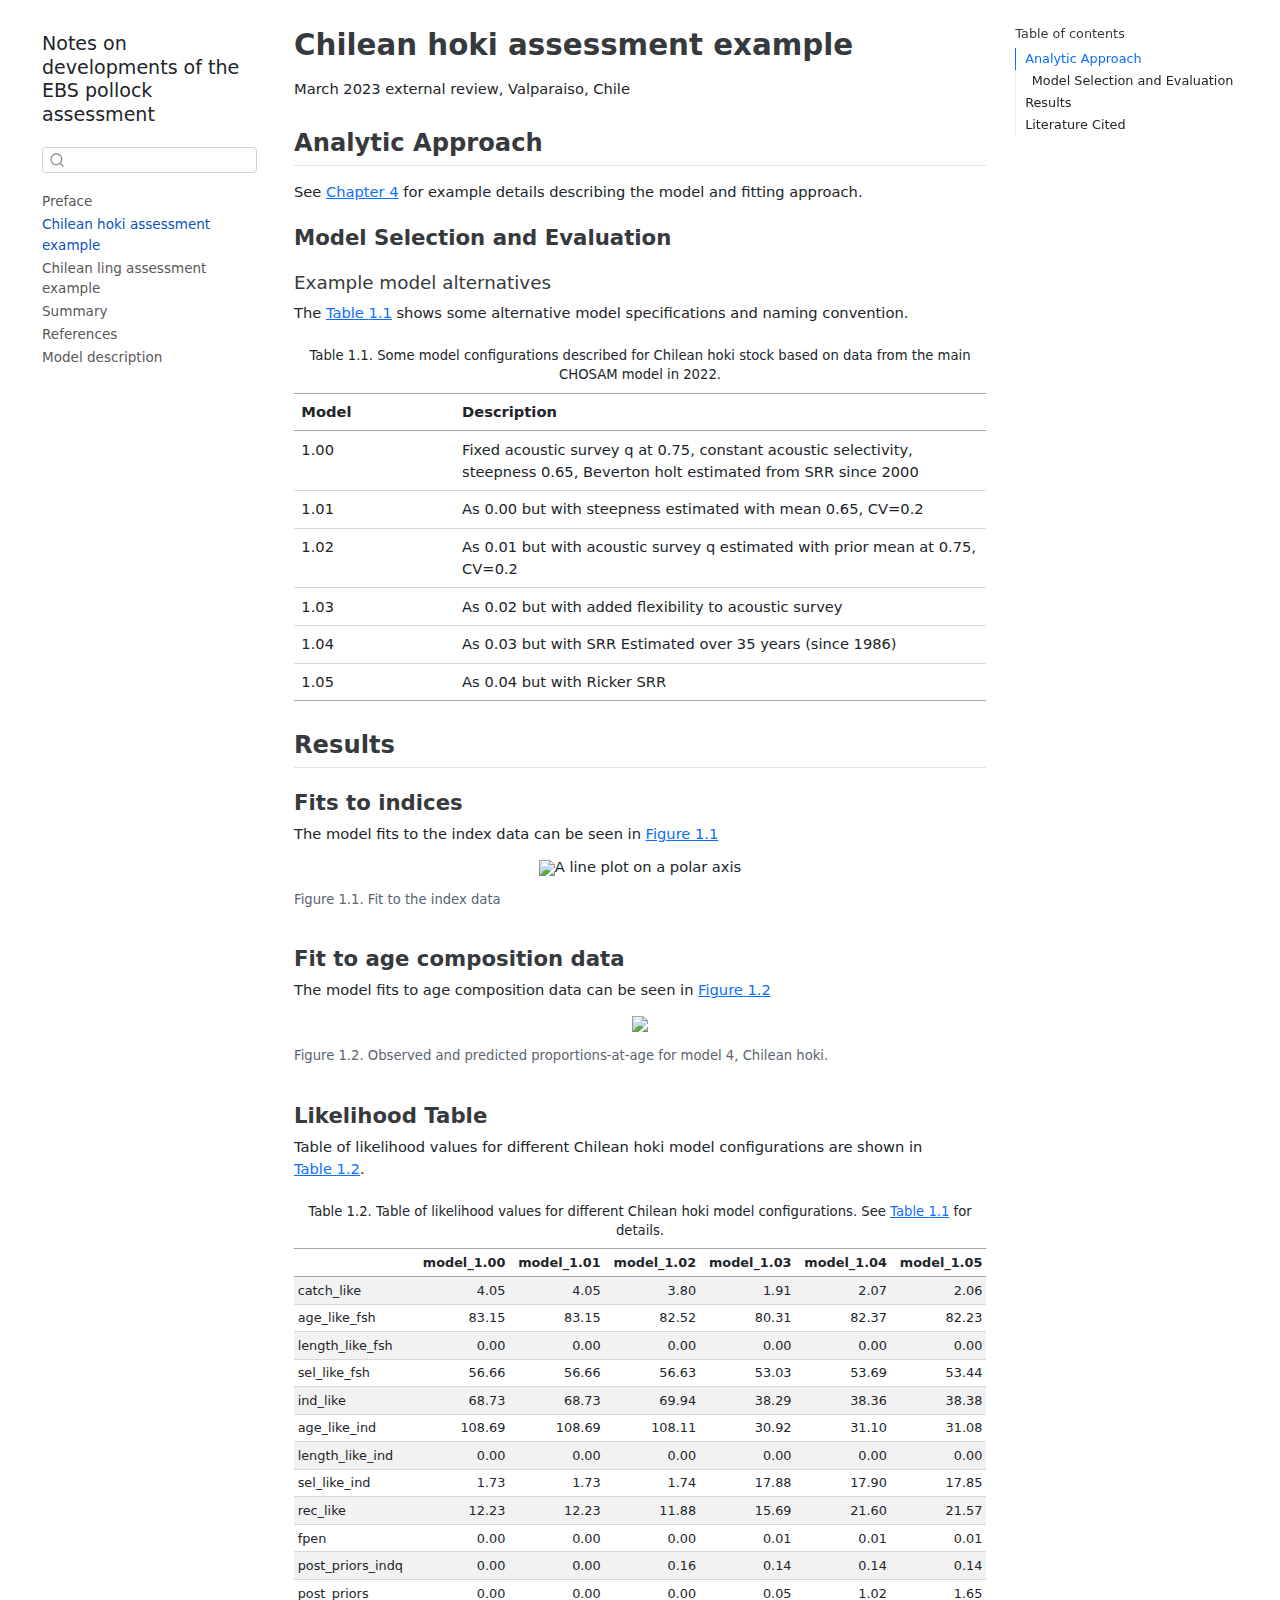
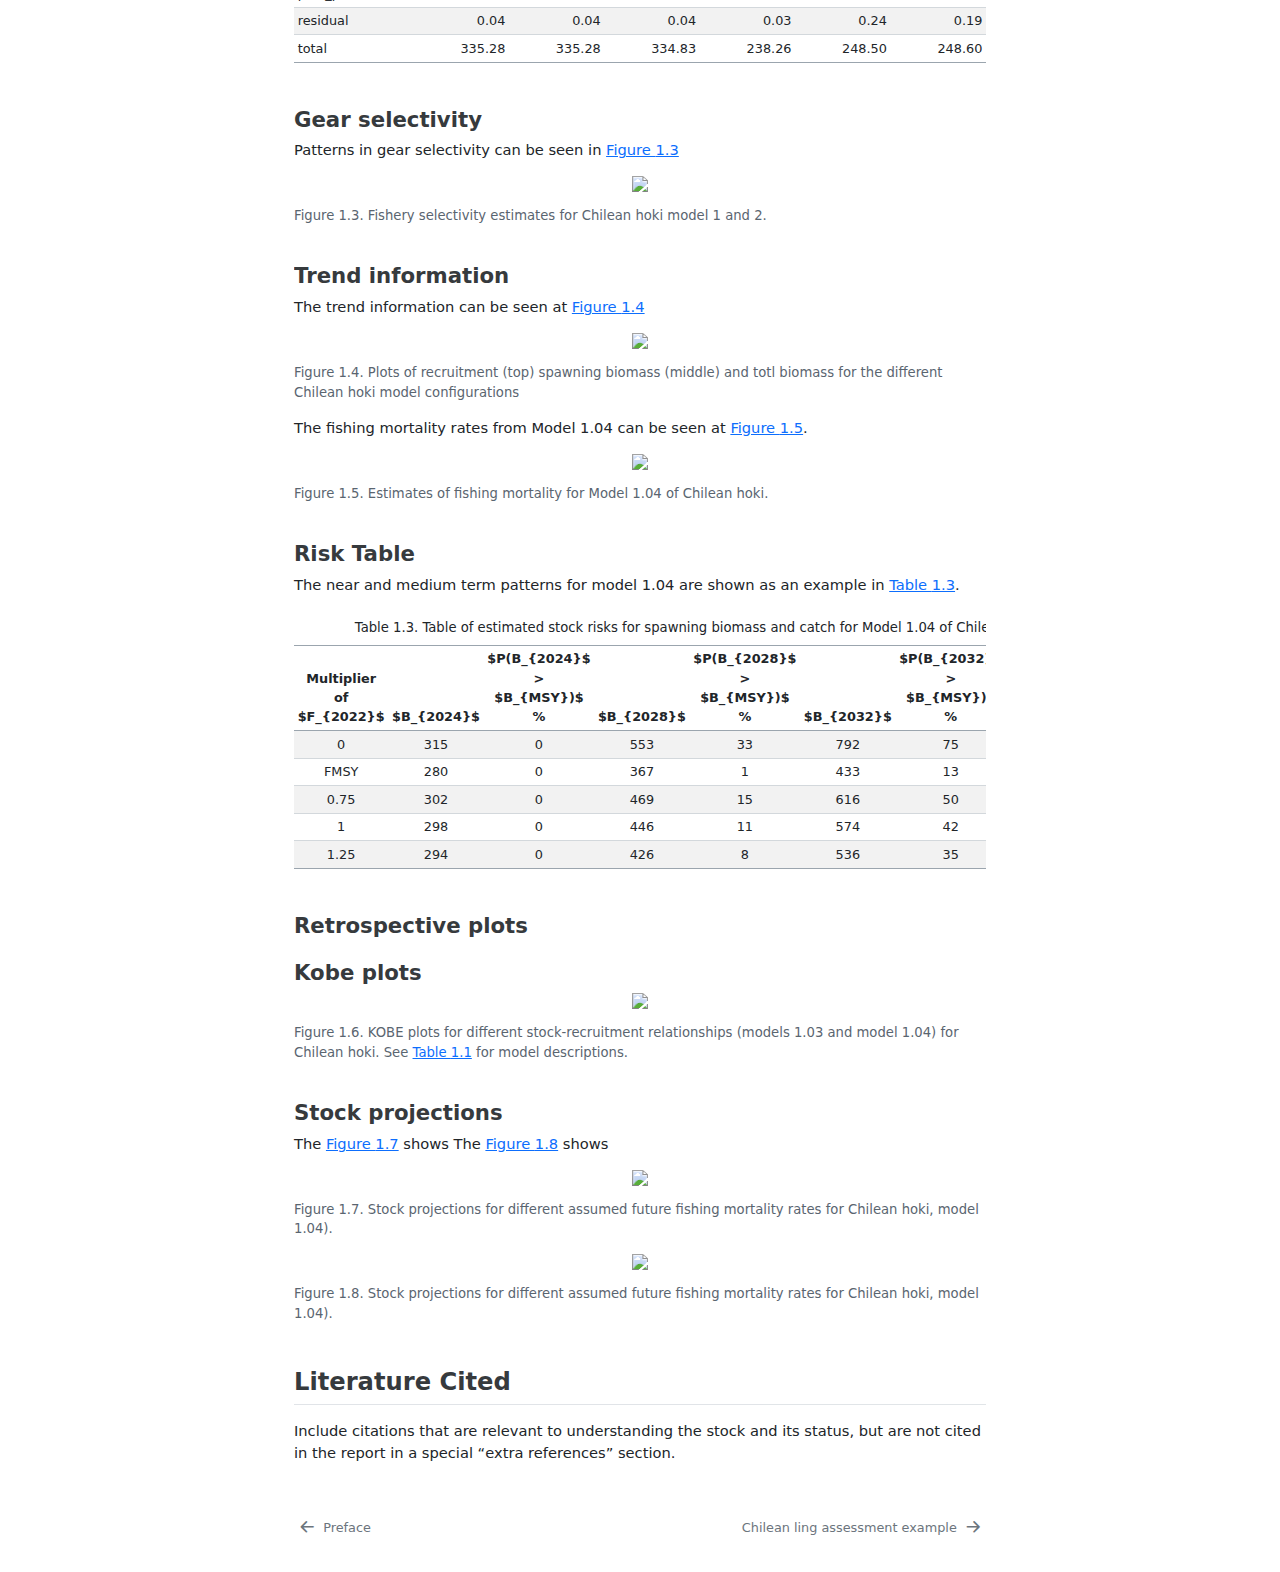
==== chokiling_doc/_book/hoki.html @ db400a87 "Updated doc" ====
<!DOCTYPE html>
<html xmlns="http://www.w3.org/1999/xhtml" lang="en" xml:lang="en"><head>

<meta charset="utf-8">
<meta name="generator" content="quarto-1.3.330">

<meta name="viewport" content="width=device-width, initial-scale=1.0, user-scalable=yes">


<title>Notes on developments of the EBS pollock assessment - Chilean hoki assessment example</title>
<style>
code{white-space: pre-wrap;}
span.smallcaps{font-variant: small-caps;}
div.columns{display: flex; gap: min(4vw, 1.5em);}
div.column{flex: auto; overflow-x: auto;}
div.hanging-indent{margin-left: 1.5em; text-indent: -1.5em;}
ul.task-list{list-style: none;}
ul.task-list li input[type="checkbox"] {
  width: 0.8em;
  margin: 0 0.8em 0.2em -1em; /* quarto-specific, see https://github.com/quarto-dev/quarto-cli/issues/4556 */ 
  vertical-align: middle;
}
</style>


<script src="site_libs/quarto-nav/quarto-nav.js"></script>
<script src="site_libs/quarto-nav/headroom.min.js"></script>
<script src="site_libs/clipboard/clipboard.min.js"></script>
<script src="site_libs/quarto-search/autocomplete.umd.js"></script>
<script src="site_libs/quarto-search/fuse.min.js"></script>
<script src="site_libs/quarto-search/quarto-search.js"></script>
<meta name="quarto:offset" content="./">
<link href="./ling.html" rel="next">
<link href="./index.html" rel="prev">
<script src="site_libs/quarto-html/quarto.js"></script>
<script src="site_libs/quarto-html/popper.min.js"></script>
<script src="site_libs/quarto-html/tippy.umd.min.js"></script>
<script src="site_libs/quarto-html/anchor.min.js"></script>
<link href="site_libs/quarto-html/tippy.css" rel="stylesheet">
<link href="site_libs/quarto-html/quarto-syntax-highlighting.css" rel="stylesheet" id="quarto-text-highlighting-styles">
<script src="site_libs/bootstrap/bootstrap.min.js"></script>
<link href="site_libs/bootstrap/bootstrap-icons.css" rel="stylesheet">
<link href="site_libs/bootstrap/bootstrap.min.css" rel="stylesheet" id="quarto-bootstrap" data-mode="light">
<script id="quarto-search-options" type="application/json">{
  "location": "sidebar",
  "copy-button": false,
  "collapse-after": 3,
  "panel-placement": "start",
  "type": "textbox",
  "limit": 20,
  "language": {
    "search-no-results-text": "No results",
    "search-matching-documents-text": "matching documents",
    "search-copy-link-title": "Copy link to search",
    "search-hide-matches-text": "Hide additional matches",
    "search-more-match-text": "more match in this document",
    "search-more-matches-text": "more matches in this document",
    "search-clear-button-title": "Clear",
    "search-detached-cancel-button-title": "Cancel",
    "search-submit-button-title": "Submit"
  }
}</script>

<script src="site_libs/kePrint-0.0.1/kePrint.js"></script>
<link href="site_libs/lightable-0.0.1/lightable.css" rel="stylesheet">


</head>

<body class="nav-sidebar floating">

<div id="quarto-search-results"></div>
  <header id="quarto-header" class="headroom fixed-top">
  <nav class="quarto-secondary-nav">
    <div class="container-fluid d-flex">
      <button type="button" class="quarto-btn-toggle btn" data-bs-toggle="collapse" data-bs-target="#quarto-sidebar,#quarto-sidebar-glass" aria-controls="quarto-sidebar" aria-expanded="false" aria-label="Toggle sidebar navigation" onclick="if (window.quartoToggleHeadroom) { window.quartoToggleHeadroom(); }">
        <i class="bi bi-layout-text-sidebar-reverse"></i>
      </button>
      <nav class="quarto-page-breadcrumbs" aria-label="breadcrumb"><ol class="breadcrumb"><li class="breadcrumb-item"><a href="./hoki.html"><span class="chapter-number">1</span>&nbsp; <span class="chapter-title">Chilean hoki assessment example</span></a></li></ol></nav>
      <a class="flex-grow-1" role="button" data-bs-toggle="collapse" data-bs-target="#quarto-sidebar,#quarto-sidebar-glass" aria-controls="quarto-sidebar" aria-expanded="false" aria-label="Toggle sidebar navigation" onclick="if (window.quartoToggleHeadroom) { window.quartoToggleHeadroom(); }">      
      </a>
      <button type="button" class="btn quarto-search-button" aria-label="Search" onclick="window.quartoOpenSearch();">
        <i class="bi bi-search"></i>
      </button>
    </div>
  </nav>
</header>
<!-- content -->
<div id="quarto-content" class="quarto-container page-columns page-rows-contents page-layout-article">
<!-- sidebar -->
  <nav id="quarto-sidebar" class="sidebar collapse collapse-horizontal sidebar-navigation floating overflow-auto">
    <div class="pt-lg-2 mt-2 text-left sidebar-header">
    <div class="sidebar-title mb-0 py-0">
      <a href="./">Notes on developments of the EBS pollock assessment</a> 
    </div>
      </div>
        <div class="mt-2 flex-shrink-0 align-items-center">
        <div class="sidebar-search">
        <div id="quarto-search" class="" title="Search"></div>
        </div>
        </div>
    <div class="sidebar-menu-container"> 
    <ul class="list-unstyled mt-1">
        <li class="sidebar-item">
  <div class="sidebar-item-container"> 
  <a href="./index.html" class="sidebar-item-text sidebar-link">
 <span class="menu-text">Preface</span></a>
  </div>
</li>
        <li class="sidebar-item">
  <div class="sidebar-item-container"> 
  <a href="./hoki.html" class="sidebar-item-text sidebar-link active"><span class="chapter-title">Chilean hoki assessment example</span></a>
  </div>
</li>
        <li class="sidebar-item">
  <div class="sidebar-item-container"> 
  <a href="./ling.html" class="sidebar-item-text sidebar-link"><span class="chapter-title">Chilean ling assessment example</span></a>
  </div>
</li>
        <li class="sidebar-item">
  <div class="sidebar-item-container"> 
  <a href="./summary.html" class="sidebar-item-text sidebar-link"><span class="chapter-title">Summary</span></a>
  </div>
</li>
        <li class="sidebar-item">
  <div class="sidebar-item-container"> 
  <a href="./references.html" class="sidebar-item-text sidebar-link">
 <span class="menu-text">References</span></a>
  </div>
</li>
        <li class="sidebar-item">
  <div class="sidebar-item-container"> 
  <a href="./model.html" class="sidebar-item-text sidebar-link"><span class="chapter-title">Model description</span></a>
  </div>
</li>
    </ul>
    </div>
</nav>
<div id="quarto-sidebar-glass" data-bs-toggle="collapse" data-bs-target="#quarto-sidebar,#quarto-sidebar-glass"></div>
<!-- margin-sidebar -->
    <div id="quarto-margin-sidebar" class="sidebar margin-sidebar">
        <nav id="TOC" role="doc-toc" class="toc-active">
    <h2 id="toc-title">Table of contents</h2>
   
  <ul>
  <li><a href="#analytic-approach" id="toc-analytic-approach" class="nav-link active" data-scroll-target="#analytic-approach">Analytic Approach</a>
  <ul class="collapse">
  <li><a href="#model-selection-and-evaluation" id="toc-model-selection-and-evaluation" class="nav-link" data-scroll-target="#model-selection-and-evaluation">Model Selection and Evaluation</a></li>
  </ul></li>
  <li><a href="#results" id="toc-results" class="nav-link" data-scroll-target="#results">Results</a>
  <ul class="collapse">
  <li><a href="#fits-to-indices" id="toc-fits-to-indices" class="nav-link" data-scroll-target="#fits-to-indices">Fits to indices</a></li>
  <li><a href="#fit-to-age-composition-data" id="toc-fit-to-age-composition-data" class="nav-link" data-scroll-target="#fit-to-age-composition-data">Fit to age composition data</a></li>
  <li><a href="#likelihood-table" id="toc-likelihood-table" class="nav-link" data-scroll-target="#likelihood-table">Likelihood Table</a></li>
  <li><a href="#gear-selectivity" id="toc-gear-selectivity" class="nav-link" data-scroll-target="#gear-selectivity">Gear selectivity</a></li>
  <li><a href="#trend-information" id="toc-trend-information" class="nav-link" data-scroll-target="#trend-information">Trend information</a></li>
  <li><a href="#risk-table" id="toc-risk-table" class="nav-link" data-scroll-target="#risk-table">Risk Table</a></li>
  <li><a href="#retrospective-plots" id="toc-retrospective-plots" class="nav-link" data-scroll-target="#retrospective-plots">Retrospective plots</a></li>
  <li><a href="#kobe-plots" id="toc-kobe-plots" class="nav-link" data-scroll-target="#kobe-plots">Kobe plots</a></li>
  <li><a href="#stock-projections" id="toc-stock-projections" class="nav-link" data-scroll-target="#stock-projections">Stock projections</a></li>
  </ul></li>
  <li><a href="#literature-cited" id="toc-literature-cited" class="nav-link" data-scroll-target="#literature-cited">Literature Cited</a></li>
  </ul>
</nav>
    </div>
<!-- main -->
<main class="content" id="quarto-document-content">

<header id="title-block-header" class="quarto-title-block default">
<div class="quarto-title">
<h1 class="title"><span class="chapter-title">Chilean hoki assessment example</span></h1>
</div>



<div class="quarto-title-meta">

    
  
    
  </div>
  

</header>

<p>March 2023 external review, Valparaiso, Chile</p>
<section id="analytic-approach" class="level2">
<h2 class="anchored" data-anchor-id="analytic-approach">Analytic Approach</h2>
<p>See <a href="model.html"><span>Chapter&nbsp;4</span></a> for example details describing the model and fitting approach.</p>
<section id="model-selection-and-evaluation" class="level3">
<h3 class="anchored" data-anchor-id="model-selection-and-evaluation">Model Selection and Evaluation</h3>
<section id="example-model-alternatives" class="level4">
<h4 class="anchored" data-anchor-id="example-model-alternatives">Example model alternatives</h4>
<p>The <a href="#tbl-hoki_mods">Table&nbsp;<span>1.1</span></a> shows some alternative model specifications and naming convention.</p>
<div id="tbl-hoki_mods" class="anchored">
<table class="table">
<caption>Table&nbsp;1.1. Some model configurations described for Chilean hoki stock based on data from the main CHOSAM model in 2022.</caption>
<colgroup>
<col style="width: 23%">
<col style="width: 76%">
</colgroup>
<thead>
<tr class="header">
<th>Model</th>
<th>Description</th>
</tr>
</thead>
<tbody>
<tr class="odd">
<td>1.00</td>
<td>Fixed acoustic survey q at 0.75, constant acoustic selectivity, steepness 0.65, Beverton holt estimated from SRR since 2000</td>
</tr>
<tr class="even">
<td>1.01</td>
<td>As 0.00 but with steepness estimated with mean 0.65, CV=0.2</td>
</tr>
<tr class="odd">
<td>1.02</td>
<td>As 0.01 but with acoustic survey q estimated with prior mean at 0.75, CV=0.2</td>
</tr>
<tr class="even">
<td>1.03</td>
<td>As 0.02 but with added flexibility to acoustic survey</td>
</tr>
<tr class="odd">
<td>1.04</td>
<td>As 0.03 but with SRR Estimated over 35 years (since 1986)</td>
</tr>
<tr class="even">
<td>1.05</td>
<td>As 0.04 but with Ricker SRR</td>
</tr>
</tbody>
</table>
</div>
</section>
</section>
</section>
<section id="results" class="level2">
<h2 class="anchored" data-anchor-id="results">Results</h2>
<section id="fits-to-indices" class="level3">
<h3 class="anchored" data-anchor-id="fits-to-indices">Fits to indices</h3>
<p>The model fits to the index data can be seen in <a href="#fig-index_fits">Figure&nbsp;<span>1.1</span></a></p>
<div class="cell">
<div class="cell-output-display">
<div id="fig-index_fits" class="quarto-figure quarto-figure-center anchored">
<figure class="figure">
<p><img src="hoki_files/figure-html/fig-index_fits-1.png" class="img-fluid figure-img" alt="A line plot on a polar axis" width="672"></p>
<p></p><figcaption class="figure-caption">Figure&nbsp;1.1. Fit to the index data</figcaption><p></p>
</figure>
</div>
</div>
</div>
</section>
<section id="fit-to-age-composition-data" class="level3">
<h3 class="anchored" data-anchor-id="fit-to-age-composition-data">Fit to age composition data</h3>
<p>The model fits to age composition data can be seen in <a href="#fig-age_comps">Figure&nbsp;<span>1.2</span></a></p>
<div class="cell">
<div class="cell-output-display">
<div id="fig-age_comps" class="quarto-figure quarto-figure-center anchored">
<figure class="figure">
<p><img src="hoki_files/figure-html/fig-age_comps-1.png" class="img-fluid figure-img" width="576"></p>
<p></p><figcaption class="figure-caption">Figure&nbsp;1.2. Observed and predicted proportions-at-age for model 4, Chilean hoki.</figcaption><p></p>
</figure>
</div>
</div>
</div>
</section>
<section id="likelihood-table" class="level3">
<h3 class="anchored" data-anchor-id="likelihood-table">Likelihood Table</h3>
<p>Table of likelihood values for different Chilean hoki model configurations are shown in <a href="#tbl-like">Table&nbsp;<span>1.2</span></a>.</p>
<div class="cell">
<div class="cell-output-display">
<div id="tbl-like" class="anchored">
<table class="table table-sm table-striped small" data-quarto-postprocess="true">
<caption>Table&nbsp;1.2. Table of likelihood values for different Chilean hoki model configurations. See <a href="#tbl-hoki_mods">Table&nbsp;<span>1.1</span></a> for details.</caption>
<thead>
<tr class="header">
<th style="text-align: left;" data-quarto-table-cell-role="th"></th>
<th style="text-align: right;" data-quarto-table-cell-role="th">model_1.00</th>
<th style="text-align: right;" data-quarto-table-cell-role="th">model_1.01</th>
<th style="text-align: right;" data-quarto-table-cell-role="th">model_1.02</th>
<th style="text-align: right;" data-quarto-table-cell-role="th">model_1.03</th>
<th style="text-align: right;" data-quarto-table-cell-role="th">model_1.04</th>
<th style="text-align: right;" data-quarto-table-cell-role="th">model_1.05</th>
</tr>
</thead>
<tbody>
<tr class="odd">
<td style="text-align: left;">catch_like</td>
<td style="text-align: right;">4.05</td>
<td style="text-align: right;">4.05</td>
<td style="text-align: right;">3.80</td>
<td style="text-align: right;">1.91</td>
<td style="text-align: right;">2.07</td>
<td style="text-align: right;">2.06</td>
</tr>
<tr class="even">
<td style="text-align: left;">age_like_fsh</td>
<td style="text-align: right;">83.15</td>
<td style="text-align: right;">83.15</td>
<td style="text-align: right;">82.52</td>
<td style="text-align: right;">80.31</td>
<td style="text-align: right;">82.37</td>
<td style="text-align: right;">82.23</td>
</tr>
<tr class="odd">
<td style="text-align: left;">length_like_fsh</td>
<td style="text-align: right;">0.00</td>
<td style="text-align: right;">0.00</td>
<td style="text-align: right;">0.00</td>
<td style="text-align: right;">0.00</td>
<td style="text-align: right;">0.00</td>
<td style="text-align: right;">0.00</td>
</tr>
<tr class="even">
<td style="text-align: left;">sel_like_fsh</td>
<td style="text-align: right;">56.66</td>
<td style="text-align: right;">56.66</td>
<td style="text-align: right;">56.63</td>
<td style="text-align: right;">53.03</td>
<td style="text-align: right;">53.69</td>
<td style="text-align: right;">53.44</td>
</tr>
<tr class="odd">
<td style="text-align: left;">ind_like</td>
<td style="text-align: right;">68.73</td>
<td style="text-align: right;">68.73</td>
<td style="text-align: right;">69.94</td>
<td style="text-align: right;">38.29</td>
<td style="text-align: right;">38.36</td>
<td style="text-align: right;">38.38</td>
</tr>
<tr class="even">
<td style="text-align: left;">age_like_ind</td>
<td style="text-align: right;">108.69</td>
<td style="text-align: right;">108.69</td>
<td style="text-align: right;">108.11</td>
<td style="text-align: right;">30.92</td>
<td style="text-align: right;">31.10</td>
<td style="text-align: right;">31.08</td>
</tr>
<tr class="odd">
<td style="text-align: left;">length_like_ind</td>
<td style="text-align: right;">0.00</td>
<td style="text-align: right;">0.00</td>
<td style="text-align: right;">0.00</td>
<td style="text-align: right;">0.00</td>
<td style="text-align: right;">0.00</td>
<td style="text-align: right;">0.00</td>
</tr>
<tr class="even">
<td style="text-align: left;">sel_like_ind</td>
<td style="text-align: right;">1.73</td>
<td style="text-align: right;">1.73</td>
<td style="text-align: right;">1.74</td>
<td style="text-align: right;">17.88</td>
<td style="text-align: right;">17.90</td>
<td style="text-align: right;">17.85</td>
</tr>
<tr class="odd">
<td style="text-align: left;">rec_like</td>
<td style="text-align: right;">12.23</td>
<td style="text-align: right;">12.23</td>
<td style="text-align: right;">11.88</td>
<td style="text-align: right;">15.69</td>
<td style="text-align: right;">21.60</td>
<td style="text-align: right;">21.57</td>
</tr>
<tr class="even">
<td style="text-align: left;">fpen</td>
<td style="text-align: right;">0.00</td>
<td style="text-align: right;">0.00</td>
<td style="text-align: right;">0.00</td>
<td style="text-align: right;">0.01</td>
<td style="text-align: right;">0.01</td>
<td style="text-align: right;">0.01</td>
</tr>
<tr class="odd">
<td style="text-align: left;">post_priors_indq</td>
<td style="text-align: right;">0.00</td>
<td style="text-align: right;">0.00</td>
<td style="text-align: right;">0.16</td>
<td style="text-align: right;">0.14</td>
<td style="text-align: right;">0.14</td>
<td style="text-align: right;">0.14</td>
</tr>
<tr class="even">
<td style="text-align: left;">post_priors</td>
<td style="text-align: right;">0.00</td>
<td style="text-align: right;">0.00</td>
<td style="text-align: right;">0.00</td>
<td style="text-align: right;">0.05</td>
<td style="text-align: right;">1.02</td>
<td style="text-align: right;">1.65</td>
</tr>
<tr class="odd">
<td style="text-align: left;">residual</td>
<td style="text-align: right;">0.04</td>
<td style="text-align: right;">0.04</td>
<td style="text-align: right;">0.04</td>
<td style="text-align: right;">0.03</td>
<td style="text-align: right;">0.24</td>
<td style="text-align: right;">0.19</td>
</tr>
<tr class="even">
<td style="text-align: left;">total</td>
<td style="text-align: right;">335.28</td>
<td style="text-align: right;">335.28</td>
<td style="text-align: right;">334.83</td>
<td style="text-align: right;">238.26</td>
<td style="text-align: right;">248.50</td>
<td style="text-align: right;">248.60</td>
</tr>
</tbody>
</table>
</div>


</div>
</div>
</section>
<section id="gear-selectivity" class="level3">
<h3 class="anchored" data-anchor-id="gear-selectivity">Gear selectivity</h3>
<p>Patterns in gear selectivity can be seen in <a href="#fig-selectivity">Figure&nbsp;<span>1.3</span></a></p>
<div class="cell">
<div class="cell-output-display">
<div id="fig-selectivity" class="quarto-figure quarto-figure-center anchored">
<figure class="figure">
<p><img src="hoki_files/figure-html/fig-selectivity-1.png" class="img-fluid figure-img" width="672"></p>
<p></p><figcaption class="figure-caption">Figure&nbsp;1.3. Fishery selectivity estimates for Chilean hoki model 1 and 2.</figcaption><p></p>
</figure>
</div>
</div>
</div>
</section>
<section id="trend-information" class="level3">
<h3 class="anchored" data-anchor-id="trend-information">Trend information</h3>
<p>The trend information can be seen at <a href="#fig-trend">Figure&nbsp;<span>1.4</span></a></p>
<div class="cell">
<div class="cell-output-display">
<div id="fig-trend" class="quarto-figure quarto-figure-center anchored">
<figure class="figure">
<p><img src="hoki_files/figure-html/fig-trend-1.png" class="img-fluid figure-img" width="672"></p>
<p></p><figcaption class="figure-caption">Figure&nbsp;1.4. Plots of recruitment (top) spawning biomass (middle) and totl biomass for the different Chilean hoki model configurations</figcaption><p></p>
</figure>
</div>
</div>
</div>
<p>The fishing mortality rates from Model 1.04 can be seen at <a href="#fig-fs">Figure&nbsp;<span>1.5</span></a>.</p>
<div class="cell">
<div class="cell-output-display">
<div id="fig-fs" class="quarto-figure quarto-figure-center anchored">
<figure class="figure">
<p><img src="hoki_files/figure-html/fig-fs-1.png" class="img-fluid figure-img" width="672"></p>
<p></p><figcaption class="figure-caption">Figure&nbsp;1.5. Estimates of fishing mortality for Model 1.04 of Chilean hoki.</figcaption><p></p>
</figure>
</div>
</div>
</div>
</section>
<section id="risk-table" class="level3">
<h3 class="anchored" data-anchor-id="risk-table">Risk Table</h3>
<p>The near and medium term patterns for model 1.04 are shown as an example in <a href="#tbl-risk">Table&nbsp;<span>1.3</span></a>.</p>
<div class="cell">
<div class="cell-output-display">
<div id="tbl-risk" class="anchored">
<table class="table table-sm table-striped small" data-quarto-postprocess="true">
<caption>Table&nbsp;1.3. Table of estimated stock risks for spawning biomass and catch for Model 1.04 of Chilean hoki.</caption>
<thead>
<tr class="header">
<th style="text-align: center;" data-quarto-table-cell-role="th">Multiplier of $F_{2022}$</th>
<th style="text-align: center;" data-quarto-table-cell-role="th">$B_{2024}$</th>
<th style="text-align: center;" data-quarto-table-cell-role="th">$P(B_{2024}$ &gt; $B_{MSY})$ %</th>
<th style="text-align: center;" data-quarto-table-cell-role="th">$B_{2028}$</th>
<th style="text-align: center;" data-quarto-table-cell-role="th">$P(B_{2028}$ &gt; $B_{MSY})$ %</th>
<th style="text-align: center;" data-quarto-table-cell-role="th">$B_{2032}$</th>
<th style="text-align: center;" data-quarto-table-cell-role="th">$P(B_{2032}$ &gt; $B_{MSY})$ %</th>
<th style="text-align: center;" data-quarto-table-cell-role="th">Catch 2023 (kt)</th>
<th style="text-align: center;" data-quarto-table-cell-role="th">Catch 2024 (kt)</th>
</tr>
</thead>
<tbody>
<tr class="odd">
<td style="text-align: center;">0</td>
<td style="text-align: center;">315</td>
<td style="text-align: center;">0</td>
<td style="text-align: center;">553</td>
<td style="text-align: center;">33</td>
<td style="text-align: center;">792</td>
<td style="text-align: center;">75</td>
<td style="text-align: center;">0</td>
<td style="text-align: center;">0</td>
</tr>
<tr class="even">
<td style="text-align: center;">FMSY</td>
<td style="text-align: center;">280</td>
<td style="text-align: center;">0</td>
<td style="text-align: center;">367</td>
<td style="text-align: center;">1</td>
<td style="text-align: center;">433</td>
<td style="text-align: center;">13</td>
<td style="text-align: center;">41</td>
<td style="text-align: center;">47</td>
</tr>
<tr class="odd">
<td style="text-align: center;">0.75</td>
<td style="text-align: center;">302</td>
<td style="text-align: center;">0</td>
<td style="text-align: center;">469</td>
<td style="text-align: center;">15</td>
<td style="text-align: center;">616</td>
<td style="text-align: center;">50</td>
<td style="text-align: center;">15</td>
<td style="text-align: center;">19</td>
</tr>
<tr class="even">
<td style="text-align: center;">1</td>
<td style="text-align: center;">298</td>
<td style="text-align: center;">0</td>
<td style="text-align: center;">446</td>
<td style="text-align: center;">11</td>
<td style="text-align: center;">574</td>
<td style="text-align: center;">42</td>
<td style="text-align: center;">20</td>
<td style="text-align: center;">25</td>
</tr>
<tr class="odd">
<td style="text-align: center;">1.25</td>
<td style="text-align: center;">294</td>
<td style="text-align: center;">0</td>
<td style="text-align: center;">426</td>
<td style="text-align: center;">8</td>
<td style="text-align: center;">536</td>
<td style="text-align: center;">35</td>
<td style="text-align: center;">25</td>
<td style="text-align: center;">31</td>
</tr>
</tbody>
</table>
</div>


</div>
</div>
</section>
<section id="retrospective-plots" class="level3">
<h3 class="anchored" data-anchor-id="retrospective-plots">Retrospective plots</h3>
</section>
<section id="kobe-plots" class="level3">
<h3 class="anchored" data-anchor-id="kobe-plots">Kobe plots</h3>
<div class="cell">
<div class="cell-output-display">
<div id="fig-kobe" class="quarto-figure quarto-figure-center anchored">
<figure class="figure">
<p><img src="hoki_files/figure-html/fig-kobe-1.png" class="img-fluid figure-img" width="672"></p>
<p></p><figcaption class="figure-caption">Figure&nbsp;1.6. KOBE plots for different stock-recruitment relationships (models 1.03 and model 1.04) for Chilean hoki. See <a href="#tbl-hoki_mods">Table&nbsp;<span>1.1</span></a> for model descriptions.</figcaption><p></p>
</figure>
</div>
</div>
</div>
</section>
<section id="stock-projections" class="level3">
<h3 class="anchored" data-anchor-id="stock-projections">Stock projections</h3>
<p>The <a href="#fig-proj">Figure&nbsp;<span>1.7</span></a> shows The <a href="#fig-proj2">Figure&nbsp;<span>1.8</span></a> shows</p>
<div class="cell">
<div class="cell-output-display">
<div id="fig-proj" class="quarto-figure quarto-figure-center anchored">
<figure class="figure">
<p><img src="hoki_files/figure-html/fig-proj-1.png" class="img-fluid figure-img" width="672"></p>
<p></p><figcaption class="figure-caption">Figure&nbsp;1.7. Stock projections for different assumed future fishing mortality rates for Chilean hoki, model 1.04).</figcaption><p></p>
</figure>
</div>
</div>
</div>
<div class="cell">
<div class="cell-output-display">
<div id="fig-proj2" class="quarto-figure quarto-figure-center anchored">
<figure class="figure">
<p><img src="hoki_files/figure-html/fig-proj2-1.png" class="img-fluid figure-img" width="672"></p>
<p></p><figcaption class="figure-caption">Figure&nbsp;1.8. Stock projections for different assumed future fishing mortality rates for Chilean hoki, model 1.04).</figcaption><p></p>
</figure>
</div>
</div>
</div>
</section>
</section>
<section id="literature-cited" class="level2">
<h2 class="anchored" data-anchor-id="literature-cited">Literature Cited</h2>
<p>Include citations that are relevant to understanding the stock and its status, but are not cited in the report in a special “extra references” section.  </p>


</section>

</main> <!-- /main -->
<script id="quarto-html-after-body" type="application/javascript">
window.document.addEventListener("DOMContentLoaded", function (event) {
  const toggleBodyColorMode = (bsSheetEl) => {
    const mode = bsSheetEl.getAttribute("data-mode");
    const bodyEl = window.document.querySelector("body");
    if (mode === "dark") {
      bodyEl.classList.add("quarto-dark");
      bodyEl.classList.remove("quarto-light");
    } else {
      bodyEl.classList.add("quarto-light");
      bodyEl.classList.remove("quarto-dark");
    }
  }
  const toggleBodyColorPrimary = () => {
    const bsSheetEl = window.document.querySelector("link#quarto-bootstrap");
    if (bsSheetEl) {
      toggleBodyColorMode(bsSheetEl);
    }
  }
  toggleBodyColorPrimary();  
  const icon = "";
  const anchorJS = new window.AnchorJS();
  anchorJS.options = {
    placement: 'right',
    icon: icon
  };
  anchorJS.add('.anchored');
  const isCodeAnnotation = (el) => {
    for (const clz of el.classList) {
      if (clz.startsWith('code-annotation-')) {                     
        return true;
      }
    }
    return false;
  }
  const clipboard = new window.ClipboardJS('.code-copy-button', {
    text: function(trigger) {
      const codeEl = trigger.previousElementSibling.cloneNode(true);
      for (const childEl of codeEl.children) {
        if (isCodeAnnotation(childEl)) {
          childEl.remove();
        }
      }
      return codeEl.innerText;
    }
  });
  clipboard.on('success', function(e) {
    // button target
    const button = e.trigger;
    // don't keep focus
    button.blur();
    // flash "checked"
    button.classList.add('code-copy-button-checked');
    var currentTitle = button.getAttribute("title");
    button.setAttribute("title", "Copied!");
    let tooltip;
    if (window.bootstrap) {
      button.setAttribute("data-bs-toggle", "tooltip");
      button.setAttribute("data-bs-placement", "left");
      button.setAttribute("data-bs-title", "Copied!");
      tooltip = new bootstrap.Tooltip(button, 
        { trigger: "manual", 
          customClass: "code-copy-button-tooltip",
          offset: [0, -8]});
      tooltip.show();    
    }
    setTimeout(function() {
      if (tooltip) {
        tooltip.hide();
        button.removeAttribute("data-bs-title");
        button.removeAttribute("data-bs-toggle");
        button.removeAttribute("data-bs-placement");
      }
      button.setAttribute("title", currentTitle);
      button.classList.remove('code-copy-button-checked');
    }, 1000);
    // clear code selection
    e.clearSelection();
  });
  function tippyHover(el, contentFn) {
    const config = {
      allowHTML: true,
      content: contentFn,
      maxWidth: 500,
      delay: 100,
      arrow: false,
      appendTo: function(el) {
          return el.parentElement;
      },
      interactive: true,
      interactiveBorder: 10,
      theme: 'quarto',
      placement: 'bottom-start'
    };
    window.tippy(el, config); 
  }
  const noterefs = window.document.querySelectorAll('a[role="doc-noteref"]');
  for (var i=0; i<noterefs.length; i++) {
    const ref = noterefs[i];
    tippyHover(ref, function() {
      // use id or data attribute instead here
      let href = ref.getAttribute('data-footnote-href') || ref.getAttribute('href');
      try { href = new URL(href).hash; } catch {}
      const id = href.replace(/^#\/?/, "");
      const note = window.document.getElementById(id);
      return note.innerHTML;
    });
  }
      let selectedAnnoteEl;
      const selectorForAnnotation = ( cell, annotation) => {
        let cellAttr = 'data-code-cell="' + cell + '"';
        let lineAttr = 'data-code-annotation="' +  annotation + '"';
        const selector = 'span[' + cellAttr + '][' + lineAttr + ']';
        return selector;
      }
      const selectCodeLines = (annoteEl) => {
        const doc = window.document;
        const targetCell = annoteEl.getAttribute("data-target-cell");
        const targetAnnotation = annoteEl.getAttribute("data-target-annotation");
        const annoteSpan = window.document.querySelector(selectorForAnnotation(targetCell, targetAnnotation));
        const lines = annoteSpan.getAttribute("data-code-lines").split(",");
        const lineIds = lines.map((line) => {
          return targetCell + "-" + line;
        })
        let top = null;
        let height = null;
        let parent = null;
        if (lineIds.length > 0) {
            //compute the position of the single el (top and bottom and make a div)
            const el = window.document.getElementById(lineIds[0]);
            top = el.offsetTop;
            height = el.offsetHeight;
            parent = el.parentElement.parentElement;
          if (lineIds.length > 1) {
            const lastEl = window.document.getElementById(lineIds[lineIds.length - 1]);
            const bottom = lastEl.offsetTop + lastEl.offsetHeight;
            height = bottom - top;
          }
          if (top !== null && height !== null && parent !== null) {
            // cook up a div (if necessary) and position it 
            let div = window.document.getElementById("code-annotation-line-highlight");
            if (div === null) {
              div = window.document.createElement("div");
              div.setAttribute("id", "code-annotation-line-highlight");
              div.style.position = 'absolute';
              parent.appendChild(div);
            }
            div.style.top = top - 2 + "px";
            div.style.height = height + 4 + "px";
            let gutterDiv = window.document.getElementById("code-annotation-line-highlight-gutter");
            if (gutterDiv === null) {
              gutterDiv = window.document.createElement("div");
              gutterDiv.setAttribute("id", "code-annotation-line-highlight-gutter");
              gutterDiv.style.position = 'absolute';
              const codeCell = window.document.getElementById(targetCell);
              const gutter = codeCell.querySelector('.code-annotation-gutter');
              gutter.appendChild(gutterDiv);
            }
            gutterDiv.style.top = top - 2 + "px";
            gutterDiv.style.height = height + 4 + "px";
          }
          selectedAnnoteEl = annoteEl;
        }
      };
      const unselectCodeLines = () => {
        const elementsIds = ["code-annotation-line-highlight", "code-annotation-line-highlight-gutter"];
        elementsIds.forEach((elId) => {
          const div = window.document.getElementById(elId);
          if (div) {
            div.remove();
          }
        });
        selectedAnnoteEl = undefined;
      };
      // Attach click handler to the DT
      const annoteDls = window.document.querySelectorAll('dt[data-target-cell]');
      for (const annoteDlNode of annoteDls) {
        annoteDlNode.addEventListener('click', (event) => {
          const clickedEl = event.target;
          if (clickedEl !== selectedAnnoteEl) {
            unselectCodeLines();
            const activeEl = window.document.querySelector('dt[data-target-cell].code-annotation-active');
            if (activeEl) {
              activeEl.classList.remove('code-annotation-active');
            }
            selectCodeLines(clickedEl);
            clickedEl.classList.add('code-annotation-active');
          } else {
            // Unselect the line
            unselectCodeLines();
            clickedEl.classList.remove('code-annotation-active');
          }
        });
      }
  const findCites = (el) => {
    const parentEl = el.parentElement;
    if (parentEl) {
      const cites = parentEl.dataset.cites;
      if (cites) {
        return {
          el,
          cites: cites.split(' ')
        };
      } else {
        return findCites(el.parentElement)
      }
    } else {
      return undefined;
    }
  };
  var bibliorefs = window.document.querySelectorAll('a[role="doc-biblioref"]');
  for (var i=0; i<bibliorefs.length; i++) {
    const ref = bibliorefs[i];
    const citeInfo = findCites(ref);
    if (citeInfo) {
      tippyHover(citeInfo.el, function() {
        var popup = window.document.createElement('div');
        citeInfo.cites.forEach(function(cite) {
          var citeDiv = window.document.createElement('div');
          citeDiv.classList.add('hanging-indent');
          citeDiv.classList.add('csl-entry');
          var biblioDiv = window.document.getElementById('ref-' + cite);
          if (biblioDiv) {
            citeDiv.innerHTML = biblioDiv.innerHTML;
          }
          popup.appendChild(citeDiv);
        });
        return popup.innerHTML;
      });
    }
  }
});
</script>
<nav class="page-navigation">
  <div class="nav-page nav-page-previous">
      <a href="./index.html" class="pagination-link">
        <i class="bi bi-arrow-left-short"></i> <span class="nav-page-text">Preface</span>
      </a>          
  </div>
  <div class="nav-page nav-page-next">
      <a href="./ling.html" class="pagination-link">
        <span class="nav-page-text"><span class="chapter-title">Chilean ling assessment example</span></span> <i class="bi bi-arrow-right-short"></i>
      </a>
  </div>
</nav>
</div> <!-- /content -->



</body></html>
---- chokiling_doc/_book/site_libs/quarto-html/tippy.css ----
.tippy-box[data-animation=fade][data-state=hidden]{opacity:0}[data-tippy-root]{max-width:calc(100vw - 10px)}.tippy-box{position:relative;background-color:#333;color:#fff;border-radius:4px;font-size:14px;line-height:1.4;white-space:normal;outline:0;transition-property:transform,visibility,opacity}.tippy-box[data-placement^=top]>.tippy-arrow{bottom:0}.tippy-box[data-placement^=top]>.tippy-arrow:before{bottom:-7px;left:0;border-width:8px 8px 0;border-top-color:initial;transform-origin:center top}.tippy-box[data-placement^=bottom]>.tippy-arrow{top:0}.tippy-box[data-placement^=bottom]>.tippy-arrow:before{top:-7px;left:0;border-width:0 8px 8px;border-bottom-color:initial;transform-origin:center bottom}.tippy-box[data-placement^=left]>.tippy-arrow{right:0}.tippy-box[data-placement^=left]>.tippy-arrow:before{border-width:8px 0 8px 8px;border-left-color:initial;right:-7px;transform-origin:center left}.tippy-box[data-placement^=right]>.tippy-arrow{left:0}.tippy-box[data-placement^=right]>.tippy-arrow:before{left:-7px;border-width:8px 8px 8px 0;border-right-color:initial;transform-origin:center right}.tippy-box[data-inertia][data-state=visible]{transition-timing-function:cubic-bezier(.54,1.5,.38,1.11)}.tippy-arrow{width:16px;height:16px;color:#333}.tippy-arrow:before{content:"";position:absolute;border-color:transparent;border-style:solid}.tippy-content{position:relative;padding:5px 9px;z-index:1}
---- chokiling_doc/_book/site_libs/quarto-html/quarto-syntax-highlighting.css ----
/* quarto syntax highlight colors */
:root {
  --quarto-hl-ot-color: #003B4F;
  --quarto-hl-at-color: #657422;
  --quarto-hl-ss-color: #20794D;
  --quarto-hl-an-color: #5E5E5E;
  --quarto-hl-fu-color: #4758AB;
  --quarto-hl-st-color: #20794D;
  --quarto-hl-cf-color: #003B4F;
  --quarto-hl-op-color: #5E5E5E;
  --quarto-hl-er-color: #AD0000;
  --quarto-hl-bn-color: #AD0000;
  --quarto-hl-al-color: #AD0000;
  --quarto-hl-va-color: #111111;
  --quarto-hl-bu-color: inherit;
  --quarto-hl-ex-color: inherit;
  --quarto-hl-pp-color: #AD0000;
  --quarto-hl-in-color: #5E5E5E;
  --quarto-hl-vs-color: #20794D;
  --quarto-hl-wa-color: #5E5E5E;
  --quarto-hl-do-color: #5E5E5E;
  --quarto-hl-im-color: #00769E;
  --quarto-hl-ch-color: #20794D;
  --quarto-hl-dt-color: #AD0000;
  --quarto-hl-fl-color: #AD0000;
  --quarto-hl-co-color: #5E5E5E;
  --quarto-hl-cv-color: #5E5E5E;
  --quarto-hl-cn-color: #8f5902;
  --quarto-hl-sc-color: #5E5E5E;
  --quarto-hl-dv-color: #AD0000;
  --quarto-hl-kw-color: #003B4F;
}

/* other quarto variables */
:root {
  --quarto-font-monospace: SFMono-Regular, Menlo, Monaco, Consolas, "Liberation Mono", "Courier New", monospace;
}

pre > code.sourceCode > span {
  color: #003B4F;
}

code span {
  color: #003B4F;
}

code.sourceCode > span {
  color: #003B4F;
}

div.sourceCode,
div.sourceCode pre.sourceCode {
  color: #003B4F;
}

code span.ot {
  color: #003B4F;
  font-style: inherit;
}

code span.at {
  color: #657422;
  font-style: inherit;
}

code span.ss {
  color: #20794D;
  font-style: inherit;
}

code span.an {
  color: #5E5E5E;
  font-style: inherit;
}

code span.fu {
  color: #4758AB;
  font-style: inherit;
}

code span.st {
  color: #20794D;
  font-style: inherit;
}

code span.cf {
  color: #003B4F;
  font-style: inherit;
}

code span.op {
  color: #5E5E5E;
  font-style: inherit;
}

code span.er {
  color: #AD0000;
  font-style: inherit;
}

code span.bn {
  color: #AD0000;
  font-style: inherit;
}

code span.al {
  color: #AD0000;
  font-style: inherit;
}

code span.va {
  color: #111111;
  font-style: inherit;
}

code span.bu {
  font-style: inherit;
}

code span.ex {
  font-style: inherit;
}

code span.pp {
  color: #AD0000;
  font-style: inherit;
}

code span.in {
  color: #5E5E5E;
  font-style: inherit;
}

code span.vs {
  color: #20794D;
  font-style: inherit;
}

code span.wa {
  color: #5E5E5E;
  font-style: italic;
}

code span.do {
  color: #5E5E5E;
  font-style: italic;
}

code span.im {
  color: #00769E;
  font-style: inherit;
}

code span.ch {
  color: #20794D;
  font-style: inherit;
}

code span.dt {
  color: #AD0000;
  font-style: inherit;
}

code span.fl {
  color: #AD0000;
  font-style: inherit;
}

code span.co {
  color: #5E5E5E;
  font-style: inherit;
}

code span.cv {
  color: #5E5E5E;
  font-style: italic;
}

code span.cn {
  color: #8f5902;
  font-style: inherit;
}

code span.sc {
  color: #5E5E5E;
  font-style: inherit;
}

code span.dv {
  color: #AD0000;
  font-style: inherit;
}

code span.kw {
  color: #003B4F;
  font-style: inherit;
}

.prevent-inlining {
  content: "</";
}

/*# sourceMappingURL=debc5d5d77c3f9108843748ff7464032.css.map */
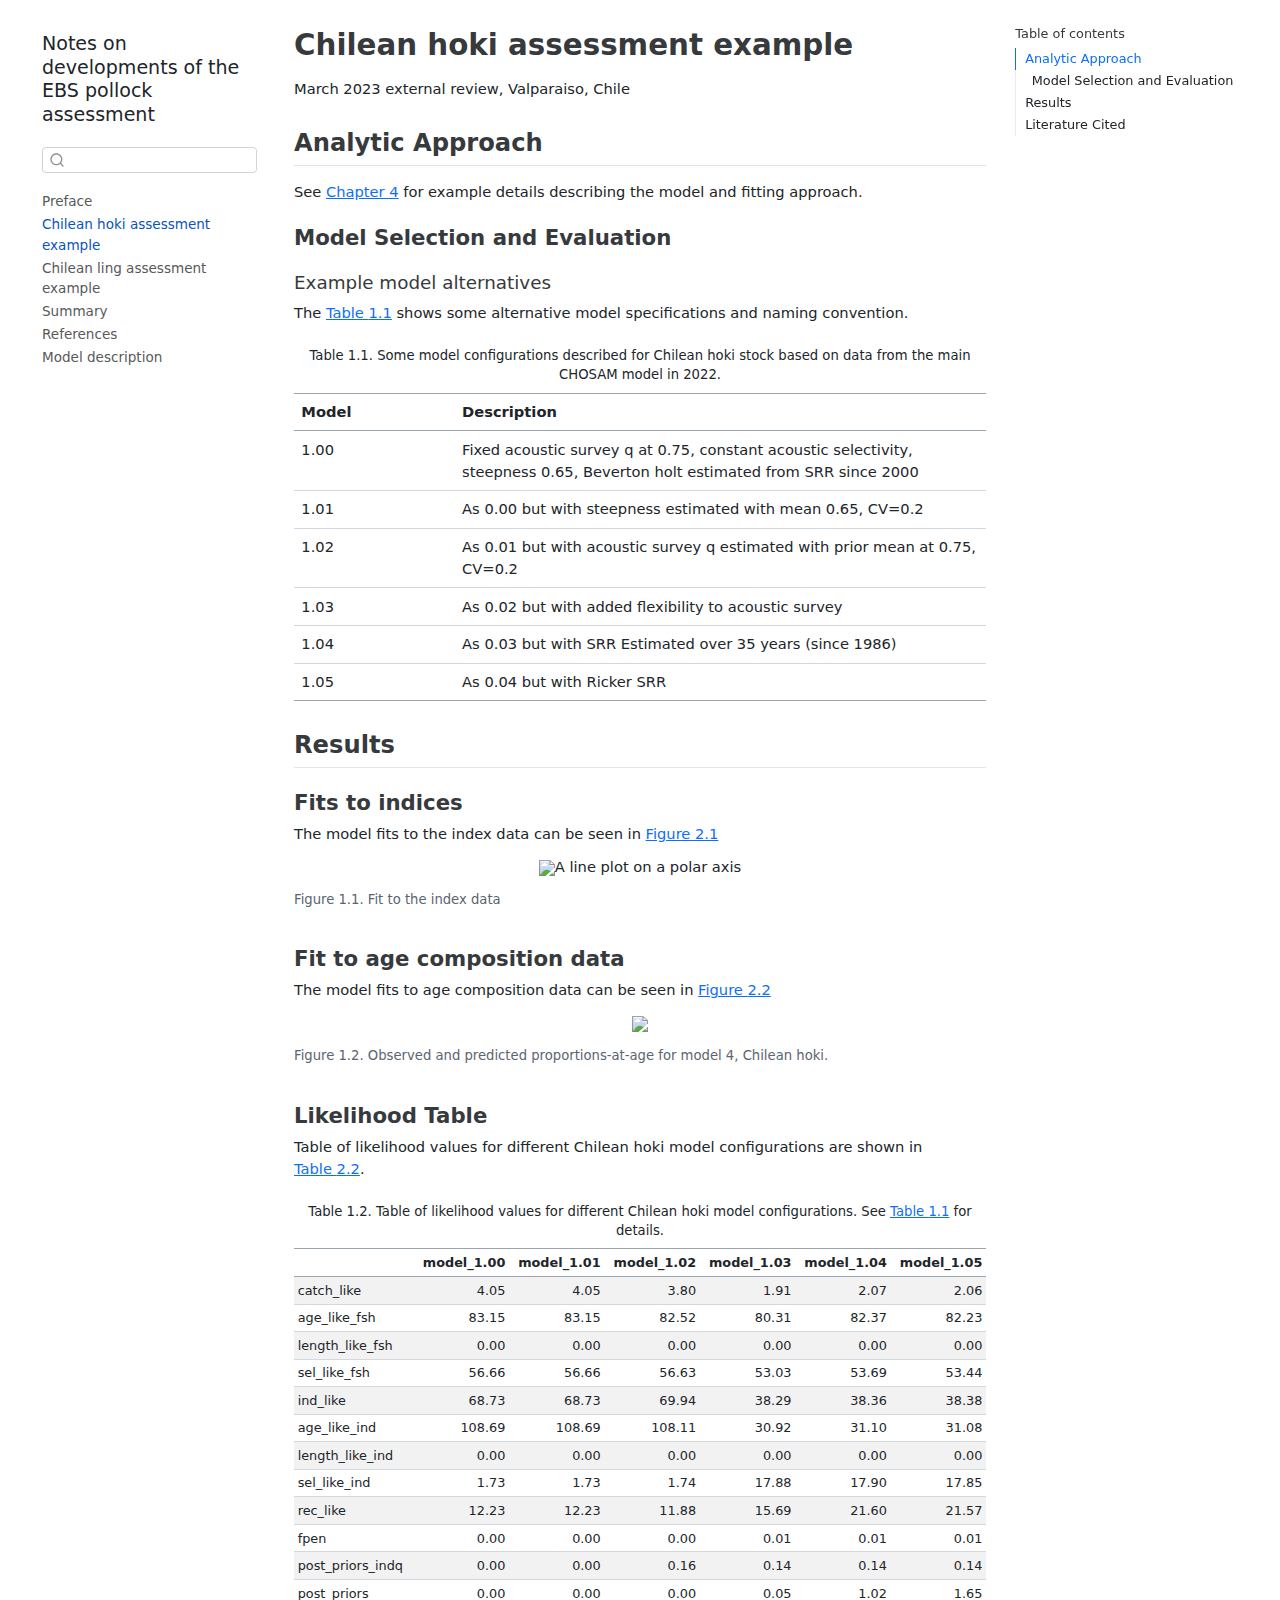
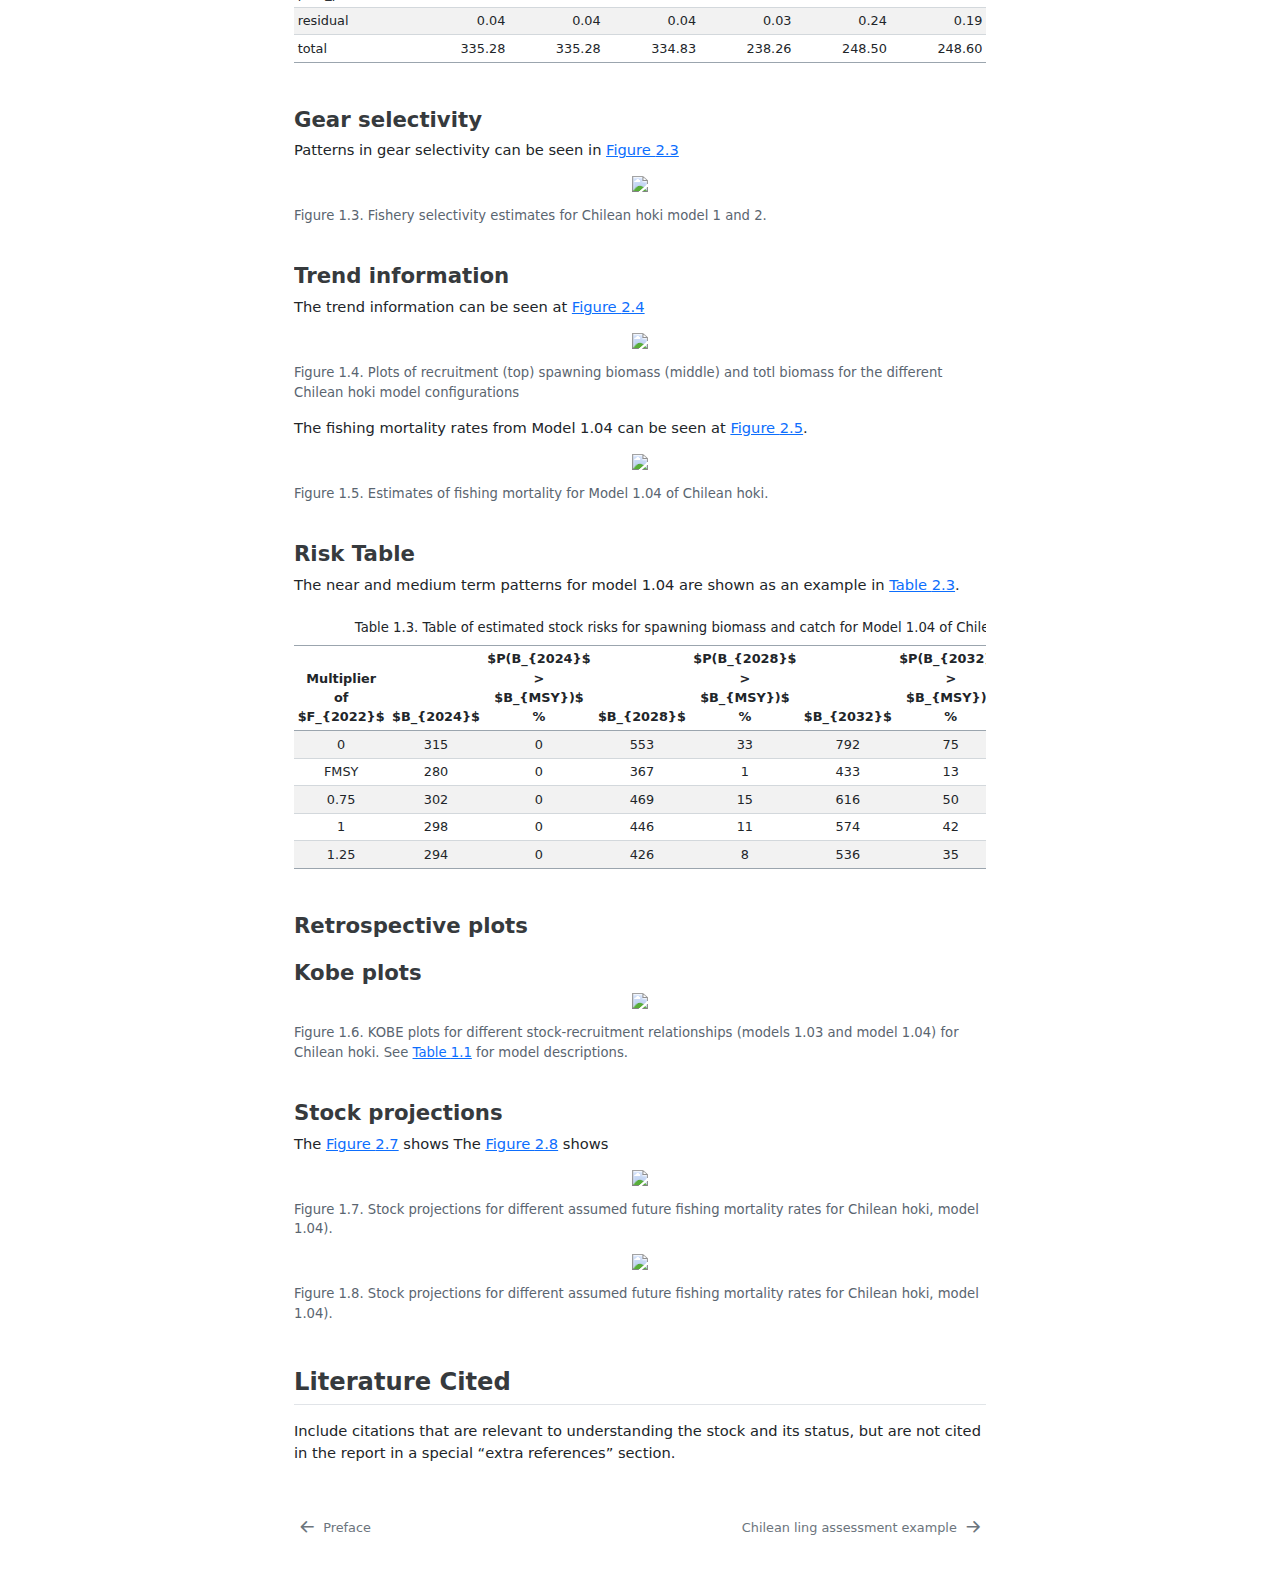
==== commit 1219d3b7: "Updated doc" ====
--- a/chokiling_doc/_book/hoki.html
+++ b/chokiling_doc/_book/hoki.html
@@ -240,7 +240,7 @@
 <h2 class="anchored" data-anchor-id="results">Results</h2>
 <section id="fits-to-indices" class="level3">
 <h3 class="anchored" data-anchor-id="fits-to-indices">Fits to indices</h3>
-<p>The model fits to the index data can be seen in <a href="#fig-index_fits">Figure&nbsp;<span>1.1</span></a></p>
+<p>The model fits to the index data can be seen in <a href="ling.html#fig-index_fits">Figure&nbsp;<span>2.1</span></a></p>
 <div class="cell">
 <div class="cell-output-display">
 <div id="fig-index_fits" class="quarto-figure quarto-figure-center anchored">
@@ -254,7 +254,7 @@
 </section>
 <section id="fit-to-age-composition-data" class="level3">
 <h3 class="anchored" data-anchor-id="fit-to-age-composition-data">Fit to age composition data</h3>
-<p>The model fits to age composition data can be seen in <a href="#fig-age_comps">Figure&nbsp;<span>1.2</span></a></p>
+<p>The model fits to age composition data can be seen in <a href="ling.html#fig-age_comps">Figure&nbsp;<span>2.2</span></a></p>
 <div class="cell">
 <div class="cell-output-display">
 <div id="fig-age_comps" class="quarto-figure quarto-figure-center anchored">
@@ -268,7 +268,7 @@
 </section>
 <section id="likelihood-table" class="level3">
 <h3 class="anchored" data-anchor-id="likelihood-table">Likelihood Table</h3>
-<p>Table of likelihood values for different Chilean hoki model configurations are shown in <a href="#tbl-like">Table&nbsp;<span>1.2</span></a>.</p>
+<p>Table of likelihood values for different Chilean hoki model configurations are shown in <a href="ling.html#tbl-like">Table&nbsp;<span>2.2</span></a>.</p>
 <div class="cell">
 <div class="cell-output-display">
 <div id="tbl-like" class="anchored">
@@ -422,7 +422,7 @@
 </section>
 <section id="gear-selectivity" class="level3">
 <h3 class="anchored" data-anchor-id="gear-selectivity">Gear selectivity</h3>
-<p>Patterns in gear selectivity can be seen in <a href="#fig-selectivity">Figure&nbsp;<span>1.3</span></a></p>
+<p>Patterns in gear selectivity can be seen in <a href="ling.html#fig-selectivity">Figure&nbsp;<span>2.3</span></a></p>
 <div class="cell">
 <div class="cell-output-display">
 <div id="fig-selectivity" class="quarto-figure quarto-figure-center anchored">
@@ -436,7 +436,7 @@
 </section>
 <section id="trend-information" class="level3">
 <h3 class="anchored" data-anchor-id="trend-information">Trend information</h3>
-<p>The trend information can be seen at <a href="#fig-trend">Figure&nbsp;<span>1.4</span></a></p>
+<p>The trend information can be seen at <a href="ling.html#fig-trend">Figure&nbsp;<span>2.4</span></a></p>
 <div class="cell">
 <div class="cell-output-display">
 <div id="fig-trend" class="quarto-figure quarto-figure-center anchored">
@@ -447,7 +447,7 @@
 </div>
 </div>
 </div>
-<p>The fishing mortality rates from Model 1.04 can be seen at <a href="#fig-fs">Figure&nbsp;<span>1.5</span></a>.</p>
+<p>The fishing mortality rates from Model 1.04 can be seen at <a href="ling.html#fig-fs">Figure&nbsp;<span>2.5</span></a>.</p>
 <div class="cell">
 <div class="cell-output-display">
 <div id="fig-fs" class="quarto-figure quarto-figure-center anchored">
@@ -461,7 +461,7 @@
 </section>
 <section id="risk-table" class="level3">
 <h3 class="anchored" data-anchor-id="risk-table">Risk Table</h3>
-<p>The near and medium term patterns for model 1.04 are shown as an example in <a href="#tbl-risk">Table&nbsp;<span>1.3</span></a>.</p>
+<p>The near and medium term patterns for model 1.04 are shown as an example in <a href="ling.html#tbl-risk">Table&nbsp;<span>2.3</span></a>.</p>
 <div class="cell">
 <div class="cell-output-display">
 <div id="tbl-risk" class="anchored">
@@ -562,7 +562,7 @@
 </section>
 <section id="stock-projections" class="level3">
 <h3 class="anchored" data-anchor-id="stock-projections">Stock projections</h3>
-<p>The <a href="#fig-proj">Figure&nbsp;<span>1.7</span></a> shows The <a href="#fig-proj2">Figure&nbsp;<span>1.8</span></a> shows</p>
+<p>The <a href="ling.html#fig-proj">Figure&nbsp;<span>2.7</span></a> shows The <a href="ling.html#fig-proj2">Figure&nbsp;<span>2.8</span></a> shows</p>
 <div class="cell">
 <div class="cell-output-display">
 <div id="fig-proj" class="quarto-figure quarto-figure-center anchored">
